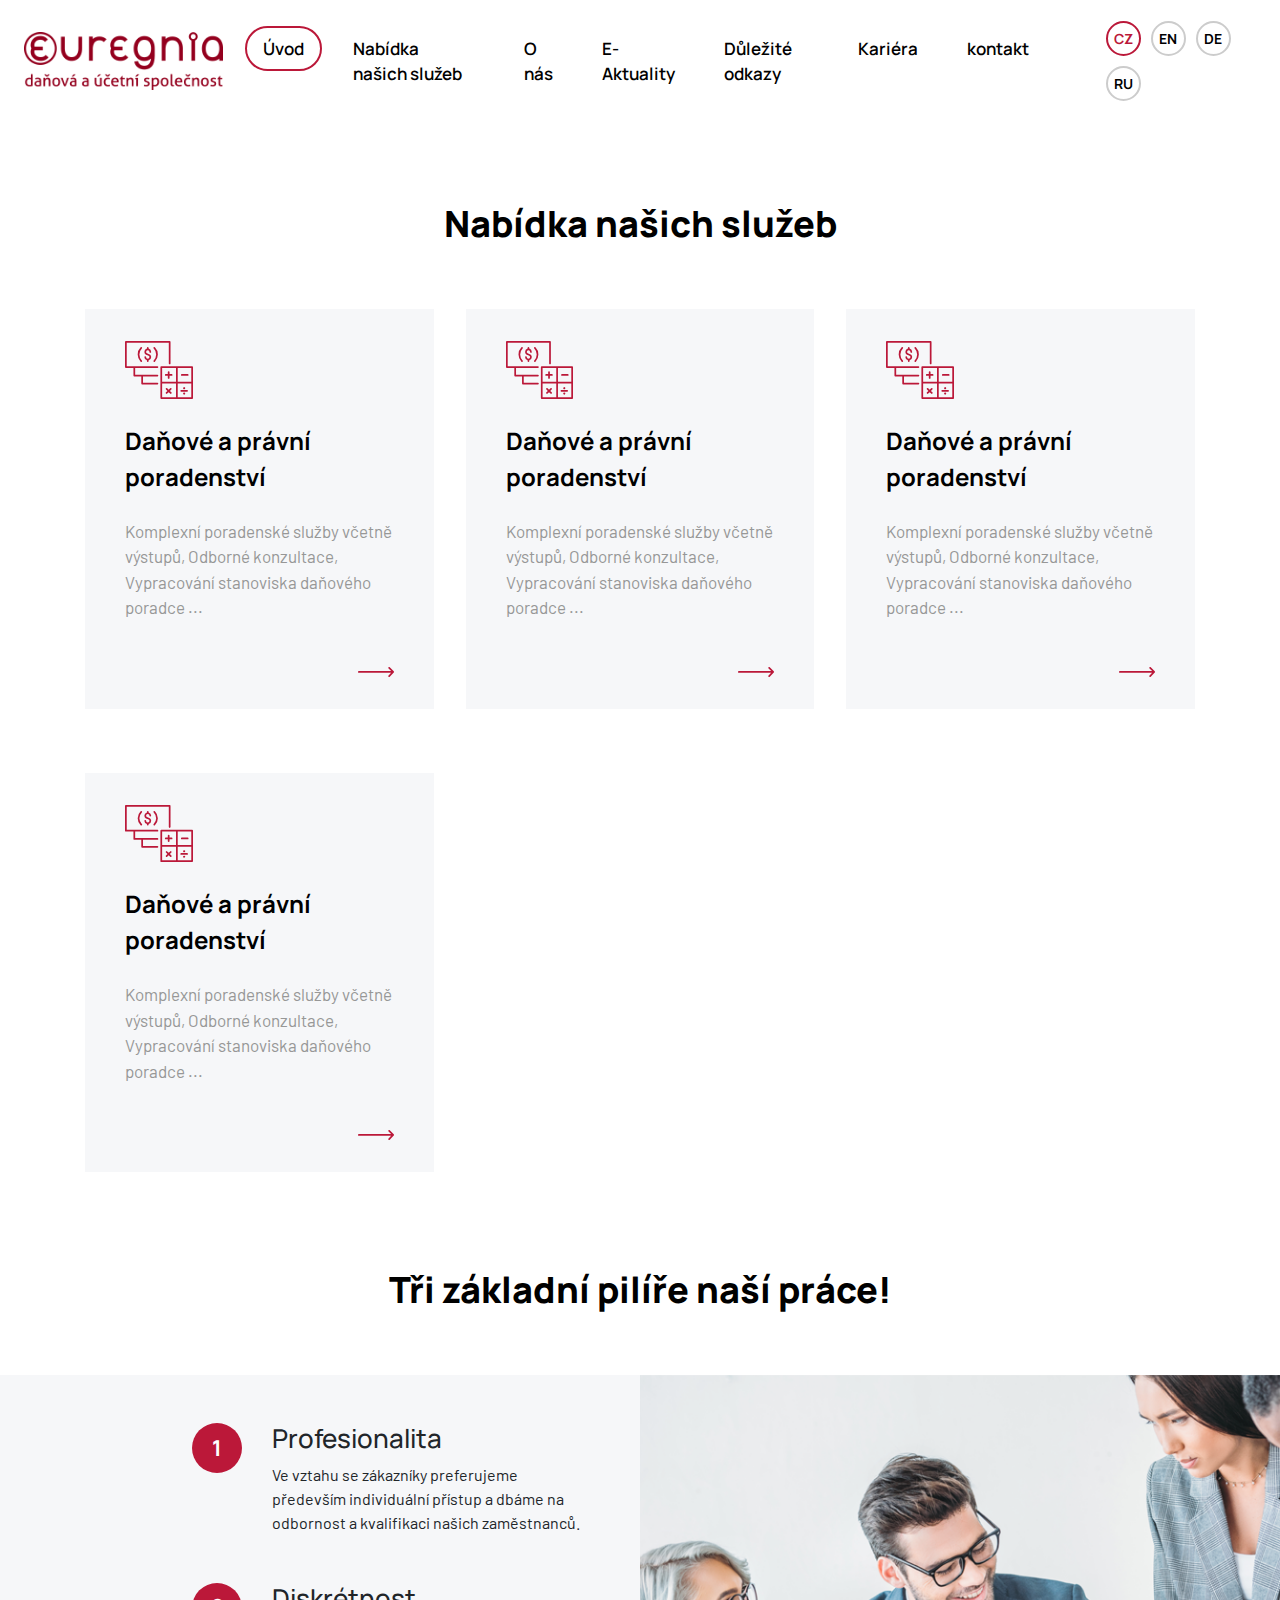
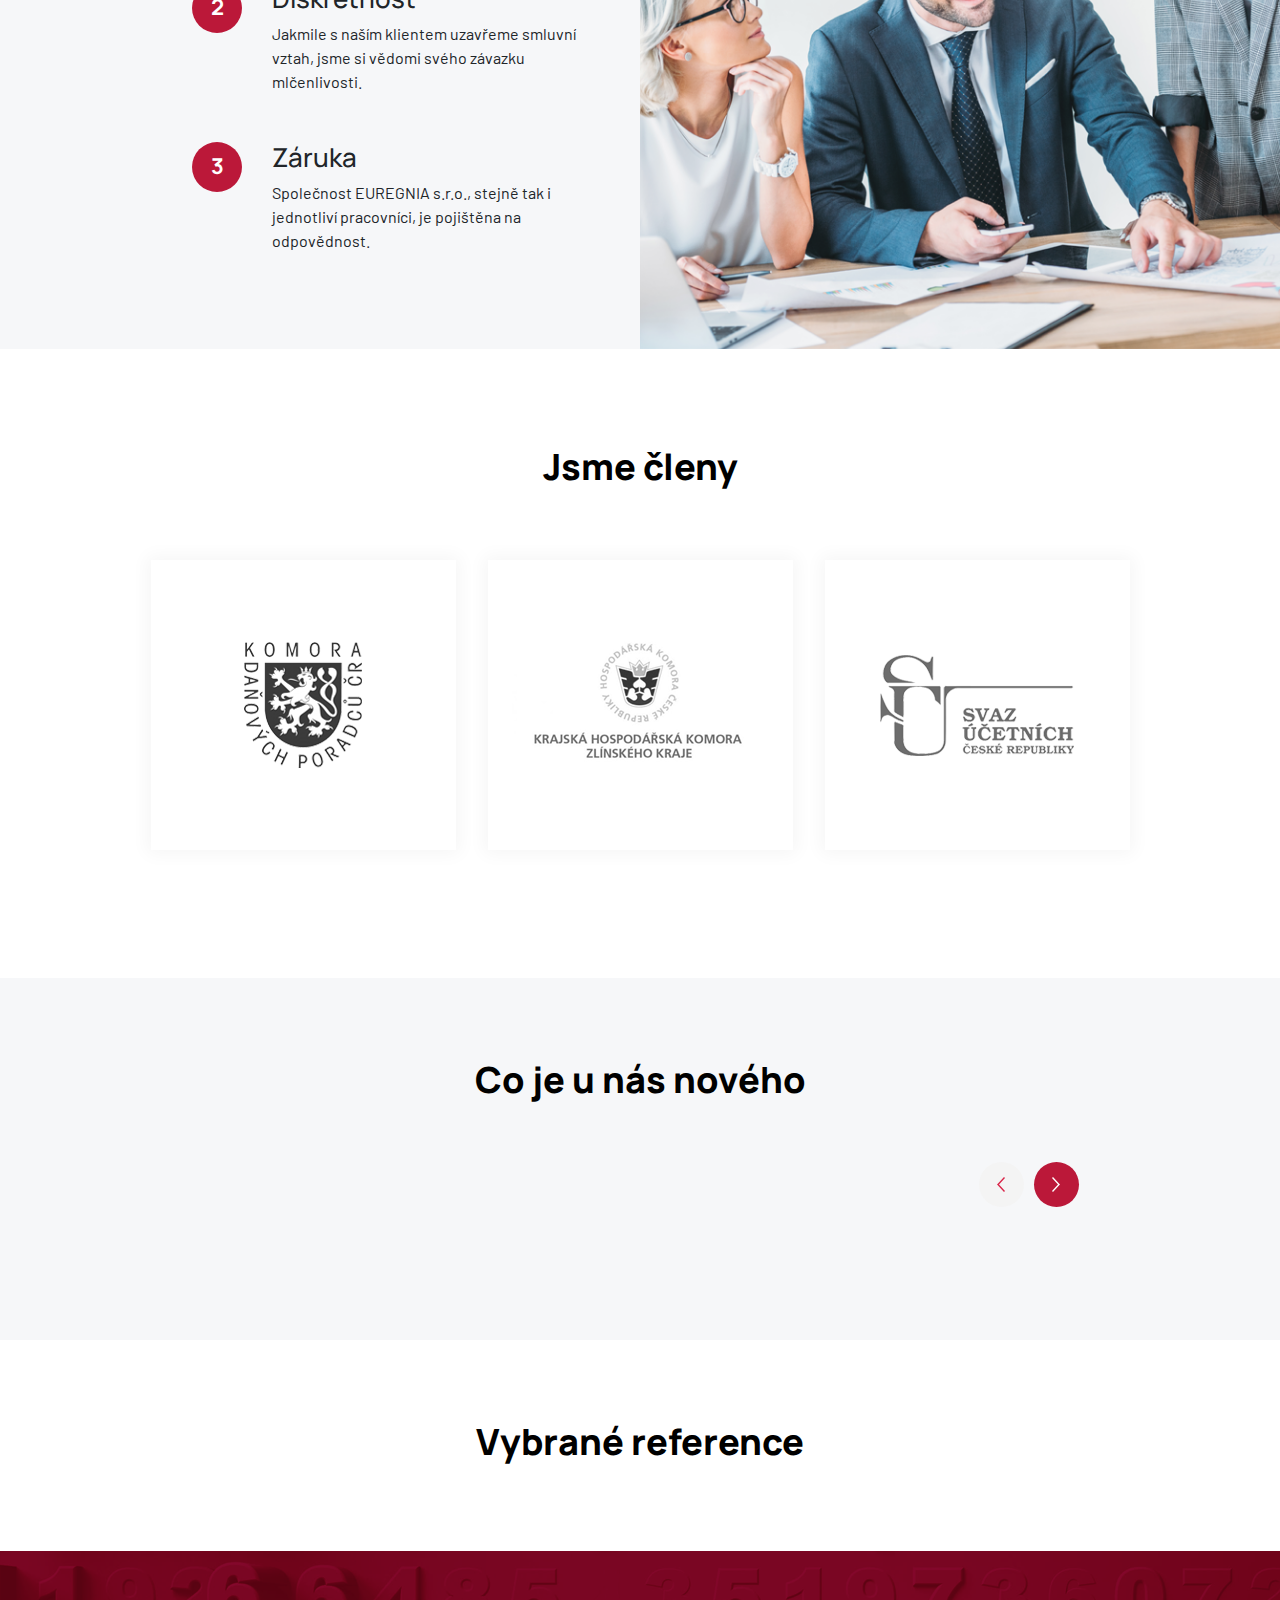
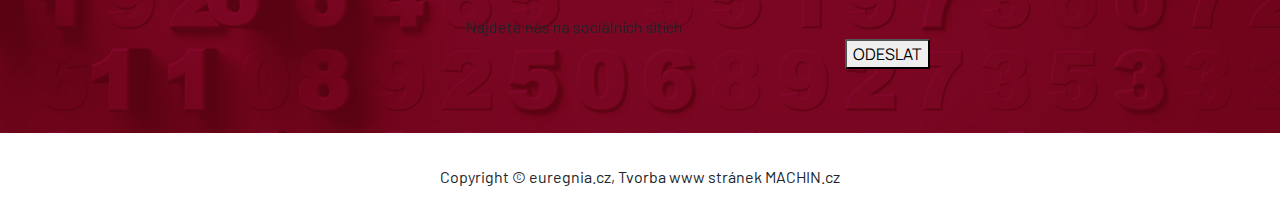
==== index.html @ 98da50e6 "first commit" ====
<!DOCTYPE html>
<html lang="cs">

<head>
	<title>HARSA</title>
	<!-- Meta -->
	<meta charset="utf-8">
	<meta name="viewport" content="width=device-width, initial-scale=1">
	<meta name="Keywords" content="Tvorba www stránek, machin">
	<meta name="Description" content="Společnost zabývající se tvorbou webových stránek a aplikací">
	<meta name="Author" content="Machin.cz">
	<meta name="copyright" content="Machin.cz">
	<meta name="robots" content="index,follow">
	<meta name="googlebot" content="index,follow,snippet,archive">
	<meta name="category" content="Softwarové služby">
	<meta name="webmaster" content="All: machin@machin.cz">
	<!-- Style -->
	<link rel="stylesheet" href="https://maxcdn.bootstrapcdn.com/bootstrap/4.0.0/css/bootstrap.min.css" integrity="sha384-Gn5384xqQ1aoWXA+058RXPxPg6fy4IWvTNh0E263XmFcJlSAwiGgFAW/dAiS6JXm" crossorigin="anonymous">
	<link rel="stylesheet" type="text/css" href="style/style.css">
	<!-- Owl Carousel -->
	<link rel="stylesheet" type="text/css" href="owlcarousel/dist/assets/owl.carousel.css">
	<link rel="stylesheet" type="text/css" href="owlcarousel/dist/assets/owl.theme.default.min.css"> </head>

<body>
	<header>
		<nav class="navbar navbar-expand-lg navbar-light bg-light">
		  	<a class="navbar-brand" href="#">
				<img src="icons/logo.svg" alt="logo">
			</a>
			<button class="navbar-toggler first-button" type="button" data-toggle="collapse" data-target="#navbarNav" aria-controls="navbarNav" aria-expanded="false" aria-label="Toggle navigation">
				<div class="animated-icon1"><span></span><span></span><span></span></div>
			</button>
			<div class="collapse navbar-collapse" id="navbarNav">
				<ul class="navbar-nav ml-auto">
					<li class="nav-item active">
						<a class="nav-link" href="#">Úvod</a>
					</li>
					<li class="nav-item">
						<a class="nav-link" href="#">Nabídka našich služeb</a>
					</li>
					<li class="nav-item">
						<a class="nav-link" href="#">O nás</a>
					</li>
					<li class="nav-item">
						<a class="nav-link" href="#">E-Aktuality</a>
					</li>
					<li class="nav-item">
						<a class="nav-link" href="#">Důležité odkazy</a>
					</li>
					<li class="nav-item">
						<a class="nav-link" href="#">Kariéra</a>
					</li>
					<li class="nav-item">
						<a class="nav-link" href="#">kontakt</a>
					</li>
				</ul>
				<div class="header__right">
					<ul class="language-picker">
						<li class="active">
							<a href="">
								CZ
							</a>
						</li>
						<li>
							<a href="">
								EN
							</a>
						</li>
						<li>
							<a href="">
								DE
							</a>
						</li>
						<li>
							<a href="">
								RU
							</a>
						</li>
					</ul>
				</div>
			</div>
		</nav>
	</header>
	<div class="hp-banner">
		<div class="owl-carousel owl-theme homepage__slider">
			<div class="homepage__item">
				<img src="images/banner.png" alt="banner"/>
			</div>
		</div>
	</div>
	<div class="services">
		<div class="container">
			<div class="services-content">
				<h2>Nabídka našich služeb</h2>
				<div class="services-grid">
					<a href="" class="services-item">
						<div class="services-item-content">
							<div class="services-item-icon">
								<img src="icons/money.svg" alt="money" />
							</div>
							<div class="services-item-heading">
								Daňové a právní poradenství
							</div>
							<div class="services-item-text">
								<p>
									Komplexní poradenské služby včetně výstupů, Odborné konzultace, Vypracování stanoviska daňového poradce ...
								</p>
							</div>
						</div>
					</a>
					<a href="" class="services-item">
						<div class="services-item-content">
							<div class="services-item-icon">
								<img src="icons/money.svg" alt="money" />
							</div>
							<div class="services-item-heading">
								Daňové a právní poradenství
							</div>
							<div class="services-item-text">
								<p>
									Komplexní poradenské služby včetně výstupů, Odborné konzultace, Vypracování stanoviska daňového poradce ...
								</p>
								
							</div>
						</div>
					</a>
					<a href="" class="services-item">
						<div class="services-item-content">
							<div class="services-item-icon">
								<img src="icons/money.svg" alt="money" />
							</div>
							<div class="services-item-heading">
								Daňové a právní poradenství
							</div>
							<div class="services-item-text">
								<p>
									Komplexní poradenské služby včetně výstupů, Odborné konzultace, Vypracování stanoviska daňového poradce ...
								</p>
							</div>
						</div>
					</a>
					<a href="" class="services-item">
						<div class="services-item-content">
							<div class="services-item-icon">
								<img src="icons/money.svg" alt="money" />
							</div>
							<div class="services-item-heading">
								Daňové a právní poradenství
							</div>
							<div class="services-item-text">
								<p>
									Komplexní poradenské služby včetně výstupů, Odborné konzultace, Vypracování stanoviska daňového poradce ...
								</p>
							</div>
						</div>
					</a>
				</div>
			</div>
		</div>
	</div>
	<div class="pilars">
		<h2>Tři základní pilíře naší práce!</h2>
		<div class="pilars-row">
			<div class="pilars-left">
				<ul>
					<li>
						<h3>Profesionalita</h3>
						<p>Ve vztahu se zákazníky preferujeme především individuální přístup a dbáme na odbornost a kvalifikaci našich zaměstnanců.</p>
					</li>
					<li>
						<h3>Diskrétnost</h3>
						<p>Jakmile s naším klientem uzavřeme smluvní vztah, jsme si vědomi svého závazku mlčenlivosti.</p>
					</li>
					<li>
						<h3>Záruka</h3>
						<p>Společnost EUREGNIA s.r.o., stejně tak i jednotliví pracovníci, je pojištěna na odpovědnost.</p>
					</li>
				</ul>
			</div>
			<div class="pilars-right"></div>
		</div>
	</div>
	<div class="clients">
		<div class="container">
			<h2>Jsme členy</h2>
			<div class="clients-row">
				<div class="clients-item">
					<img src="images/komora.png" alt="item"/>
				</div>
				<div class="clients-item">
					<img src="images/zlin.png" alt="item"/>
				</div>
				<div class="clients-item">
					<img src="images/ucetni.png" alt="item"/>
				</div>
			</div>
		</div>
	</div>
	<div class="news">
		<div class="container">
			<h2>Co je u nás nového</h2>
			<div class="news-content">
				<div class="news-content-left">
					<div class="owl-carousel owl-theme news-carousel">
						<div class="news-item">
							<a href="" class="news-item-image">
								<img src="images/n1.png" alt="n1" />
							</a>
							<a href="" class="news-item-heading">
								Lorem ipsum dolor si amet
							</a>
							<div class="news-item-text">
								<p>Lorem ipsum dolor sit amet, consectetur adipisicing elit, sed do eiusmod tempor incididunt ut labore et dolore magna ...
								</p>
							</div>
							<div class="news-item-date">
								14. dubna 2020
							</div>
						</div>
						<div class="news-item">
							<a href="" class="news-item-image">
								<img src="images/n2.png" alt="n1" />
							</a>
							<a href="" class="news-item-heading">
								Lorem ipsum dolor si amet
							</a>
							<div class="news-item-text">
								<p>Lorem ipsum dolor sit amet, consectetur adipisicing elit, sed do eiusmod tempor incididunt ut labore et dolore magna ...
								</p>
							</div>
							<div class="news-item-date">
								14. dubna 2020
							</div>
						</div>
					</div>
				</div>
				<div class="news-content-right">
					<div class="d-flex">
						<a href="" class="news-ar left">
							<img src="icons/ar-red.svg" alt="left-arrow"/>
						</a>
						<a href="" class="news-ar right">
							<img src="icons/ar-white.svg" alt="left-arrow"/>
						</a>
					</div>
				</div>
				
			</div>
		</div>
	</div>
	<div class="reference">
		<div class="container">
			<h2>Vybrané reference</h2>
			<div class="reference-content">
				<div class="owl-carousel owl-theme reference-carousel">
					<a href="" class="reference-card">
						<img src="images/r-1.png" alt="card"/>
					</a>
					<a href="" class="reference-card">
						<img src="images/r-2.png" alt="card"/>
					</a>
					<a href="" class="reference-card">
						<img src="images/r-3.png" alt="card"/>
					</a>
					<a href="" class="reference-card">
						<img src="images/r-4.png" alt="card"/>
					</a>
				</div>
			</div>
		</div>
	</div>
	<footer>
		<div class="footer-content">
			<div class="container">
				<div class="row">
					<div class="col-lg-4">
						<div class="footer-text-section">

						</div>
					</div>
					<div class="col-lg-4">
						<p>Najdete nás na sociálních sítích</p>
						<div class="social-wrap">
							 
						</div>
					</div>
					<div class="col-lg-4">
						<div class="footer-form">
							<div class="footer-form-heading">

							</div>
							<form>
								<div class="footer-form-input">

								</div>
								<div class="footer-form-input">

								</div>
								<div class="footer-form-input">

								</div>
								<div class="mt-4">
									<button>ODESLAT</button>
								</div>
							</form>
						</div>
					</div>
				</div>
			</div>
		</div>
		<div class="footer-copyright">
			<p>Copyright © euregnia.cz, Tvorba www stránek MACHIN.cz</p>
		</div>
	</footer>

</body>
<script src="https://code.jquery.com/jquery-3.2.1.slim.min.js" integrity="sha384-KJ3o2DKtIkvYIK3UENzmM7KCkRr/rE9/Qpg6aAZGJwFDMVNA/GpGFF93hXpG5KkN" crossorigin="anonymous"></script>
<script src="https://cdnjs.cloudflare.com/ajax/libs/popper.js/1.12.9/umd/popper.min.js" integrity="sha384-ApNbgh9B+Y1QKtv3Rn7W3mgPxhU9K/ScQsAP7hUibX39j7fakFPskvXusvfa0b4Q" crossorigin="anonymous"></script>
<script src="https://maxcdn.bootstrapcdn.com/bootstrap/4.0.0/js/bootstrap.min.js" integrity="sha384-JZR6Spejh4U02d8jOt6vLEHfe/JQGiRRSQQxSfFWpi1MquVdAyjUar5+76PVCmYl" crossorigin="anonymous"></script>
<script type="text/javascript" src="owlcarousel/dist/owl.carousel.js"></script>
<script src="js/script.js" type="text/javascript">

</script>
</html>
---- style/style.css ----
/*

	Date: 25.12.2020
	Author: Jakub Štellner

*/

/* Import */
@import url('https://fonts.googleapis.com/css2?family=Manrope:wght@200;300;400;500;600;700;800&display=swap');
@import url('https://fonts.googleapis.com/css2?family=Barlow:ital,wght@0,100;0,200;0,300;0,400;0,500;0,600;0,700;0,800;0,900;1,100;1,200;1,300;1,400;1,500;1,600;1,700;1,800;1,900&display=swap');
:root {
	--defaultColor: #bb1839;
}

/* GLOBAL */
body {
	font-family: 'Manrope', sans-serif;
	counter-reset: section;
}
p {
	font-family: 'Barlow', sans-serif;
}
/* HEADER */
@media (min-width: 1300px) {
	.container {
	    max-width: 1200px;
	}
}
@media (min-width: 1400px) {
	.container {
	    max-width: 1300px;
	}
}
@media (min-width: 1700px) {
	.container {
	    max-width: 1400px;
	}
}
img {
	max-width: 100%;
}
a, a:hover {
	color: var(--defaultColor);
}
.animated-icon1 {
	width: 30px;
	height: 20px;
	position: relative;
	margin: 0px;
	-webkit-transform: rotate(0deg);
	-moz-transform: rotate(0deg);
	-o-transform: rotate(0deg);
	transform: rotate(0deg);
	-webkit-transition: .5s ease-in-out;
	-moz-transition: .5s ease-in-out;
	-o-transition: .5s ease-in-out;
	transition: .5s ease-in-out;
	cursor: pointer;
}

.animated-icon1 span {
	display: block;
	position: absolute;
	height: 3px;
	width: 100%;
	border-radius: 9px;
	opacity: 1;
	left: 0;
	-webkit-transform: rotate(0deg);
	-moz-transform: rotate(0deg);
	-o-transform: rotate(0deg);
	transform: rotate(0deg);
	-webkit-transition: .25s ease-in-out;
	-moz-transition: .25s ease-in-out;
	-o-transition: .25s ease-in-out;
	transition: .25s ease-in-out;
}

.animated-icon1 span {
	background: #232323;
}
.navbar-toggler {
	border: none;
	outline: none!important;
}


.animated-icon1 span:nth-child(1) {
	top: 0px;
}

.animated-icon1 span:nth-child(2) {
	top: 10px;
}

.animated-icon1 span:nth-child(3) {
	top: 20px;
}

.animated-icon1.open span:nth-child(1) {
	top: 11px;
	-webkit-transform: rotate(135deg);
	-moz-transform: rotate(135deg);
	-o-transform: rotate(135deg);
	transform: rotate(135deg);
}

.animated-icon1.open span:nth-child(2) {
	opacity: 0;
	left: -60px;
}

.animated-icon1.open span:nth-child(3) {
	top: 11px;
	-webkit-transform: rotate(-135deg);
	-moz-transform: rotate(-135deg);
	-o-transform: rotate(-135deg);
	transform: rotate(-135deg);
}


header {
	padding: 1rem 1.5rem;
}
.bg-light {
	background: white!important;
	padding: 0;
}
header .nav-link {
	font-size: 17px;
	font-weight: 600;
	color: black!important;
	border: 2px solid white;
	border-radius: 50px;
	padding: 0.5rem 1rem!important;
}
header .nav-item.active .nav-link, header .nav-link:hover  {
	border-color: var(--defaultColor);
}
header .nav-item {
	padding: 0.4rem;
}
.header__right {
	margin-left: 3rem;
}
.language-picker {
	display: flex;
	flex-wrap: wrap;
	list-style: none;
	padding: 0;
	margin: 0;
}
.language-picker li a {
	color: black;
	font-size: 14px;
	width: 35px;
	height: 35px;
	display: flex;
	justify-content: center;
	align-items: center;
	border-radius: 50px;
	font-weight: bold;
	border: 2px solid #cccccc;
	margin: 5px;
}

.language-picker li.active a {
	color: var(--defaultColor);
	border-color: var(--defaultColor);
}
.language-picker li a:hover {
	color: var(--defaultColor);
	border-color: var(--defaultColor);
	text-decoration: none;
}

/* SERVICES */

.hp-banner {
	padding-bottom: 1rem;
}
.services {
	padding: 4rem 0;
}
h2 {
	text-align: center;
	color: black;
	font-weight: 900;
	font-size: 36px;
}
.services-grid {
	padding-top: 3.5rem;
	margin: 0 auto;
    display: grid;
    grid-template-columns: repeat(auto-fill, minmax(275px, 2fr));
    grid-auto-rows: auto;
    column-gap: 2rem;
    row-gap: 4rem;
}

.services-item {
	background: #f6f7f9;
	display: block;
	padding: 2rem 2.5rem;

}
.services-item-heading {
	padding: 1.5rem 0;
	color: black;
	font-weight: bold;
	font-size: 24px;
}
.services-item-content {
	background-image: url(../icons/long-arrow.svg);
	background-repeat: no-repeat;
	background-position: bottom right;
	padding-bottom: 2.5rem;
}
.services-item-text p {
	color: #979797;
	font-size: 17px;
}
.services-item:hover {
	text-decoration: none;
}

/* Pilars */

.pilars {
	padding: 2rem 0;
}
.pilars-row {
	display: flex;
	padding-top: 3.5rem;
}
.pilars-left {
	padding: 3rem 3rem;
	background: #f6f7f9;
	width: 100%;

}
.pilars-right {
	display: flex;
	background: url(../images/pilars.png) center;
	background-repeat: no-repeat;
	background-size: cover;
	width: 100%;
	min-height: 300px;
	
}

.pilars-left ul {
	max-width: 400px;
	padding: 0;
	margin: 0;
	list-style: none;
	
}

.pilars-left ul li {
	padding-left: 80px;
	position: relative;
	padding-bottom: 2rem;
}


.pilars-left ul li::after {
	counter-increment: section;
	content: counter(section);
	width: 50px;
	height: 50px;
	background: var(--defaultColor);
	color: white;
	font-weight: bold;
	font-size: 22px;
	display: flex;
	justify-content: center;
	align-items: center;
	border-radius: 50px;
	position: absolute;
	left: 0;
	top: 0;
}
.pilars-left ul li::before {
	content: "";

}
.pilars h3 {
	font-size: 26px;
}

@media (min-width: 991px) { 
	.pilars-left, .pilars-right {
		width: 50%;
	}
	.pilars ul {
		margin-left: auto;
	}
}

@media (max-width: 991px) { 
	.pilars-row {
		flex-direction: column;
	}
}
.clients {
	padding: 4rem 0;
}
.clients-item {
	max-width: 305px;
	width: 100%;
	min-height: 290px;
	background: white;
	display: flex;
	justify-content: center;
	align-items: center;
	-webkit-box-shadow: 0px 0px 17px 4px rgba(0,0,0,0.04);
	-moz-box-shadow: 0px 0px 17px 4px rgba(0,0,0,0.04);
	box-shadow: 0px 0px 17px 4px rgba(0,0,0,0.04);
	margin: 1rem;
}
.clients-row {
	padding: 3rem 0;
	display: flex;
	justify-content: center;
	align-items: center;
	flex-wrap: wrap;
}
.clients-item img {
	filter: grayscale(1);
}
.news {
	padding: 5rem 0;
	background: #f6f7f9;
}
.news-content {
	padding: 3rem 0;
	display: flex;
}
.news-item-heading {
	font-size: 22px;
	padding-top: 1.5rem;
	padding-bottom: 1rem;
	font-weight: bold;
	color: black;
	display: block;
}
.news-item-text p {
	color: #979797;
	font-size: 16px;
}
.news-item-text p::after {
	content: url(../icons/small-arrow.svg);
	margin-left: 3px;
}
.news-item-date {
	font-size: 12px;
	color: black;
	font-weight: bold;
	padding-left: 25px;
	background: url(../icons/date.svg);
	background-repeat: no-repeat;

}
.news-ar {
	width: 45px;
	height: 45px;
	border-radius: 50px;
}
.news-content-left {
	width: 70%;
}
.news-content-right {
	width: 30%;
	display: flex;
	align-items: center;
	justify-content: center;
}
.news-ar {
	width: 45px;
	height: 45px;
	background: var(--defaultColor);
	display: flex;
	justify-content: center;
	align-items: center;
	margin: 5px;
}
.news-ar.left {
	background: #f4f4f4;
}
.reference {
	padding: 5rem 0;
}
.reference-card {
	display: flex;
	align-items: center;
	justify-content: center;
	-webkit-box-shadow: 0px 0px 30px 1px rgba(0,0,0,0.05);
	-moz-box-shadow: 0px 0px 30px 1px rgba(0,0,0,0.05);
	box-shadow: 0px 0px 30px 1px rgba(0,0,0,0.05);
	max-width: 142px;
	height: 142px;
	margin: 50px 0px;
	background: white;
	padding: 2rem;
}
.reference-card img {
	filter: grayscale(1)
}
.reference-card:hover img {
	filter: grayscale(0);
}
@media (max-width: 768px) { 
	.news-content {
		flex-direction: column;
	}
	.news-content-right {
		order: 1;
		padding-bottom: 2rem;
	}
	.news-content-left {
		order: 2;
	}
	.news-content-left,.news-content-right {
		width: 100%;
	}
	.news {
		padding: 2rem 0;
	}
	.news-content {
		padding: 1.5rem 0;
	}
} 

/* Footer */
.footer-content {
	background: url(../images/footer.png) #70041a;
	padding: 4rem 0;
}
.footer-copyright {
	background: white;
	padding: 2rem 0;
	text-align: center;
}
.footer-copyright p {
	margin: 0;
}
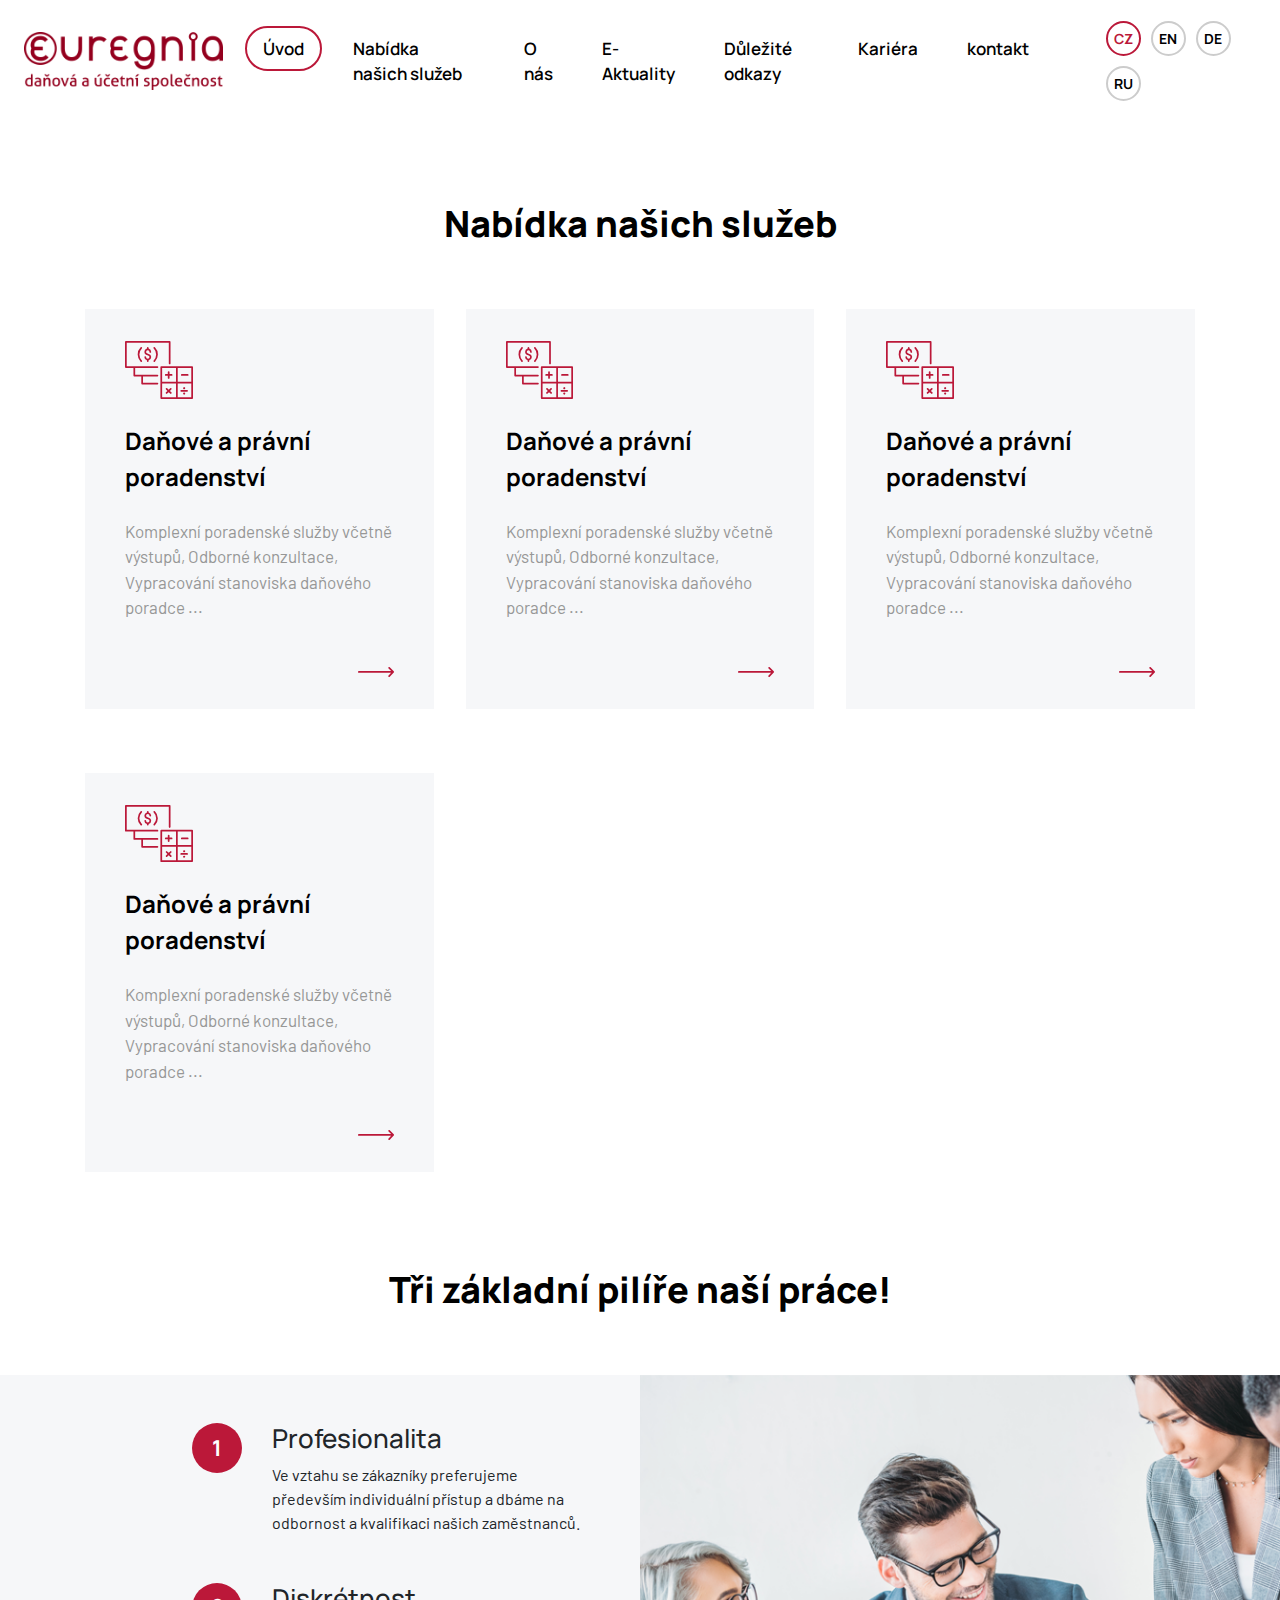
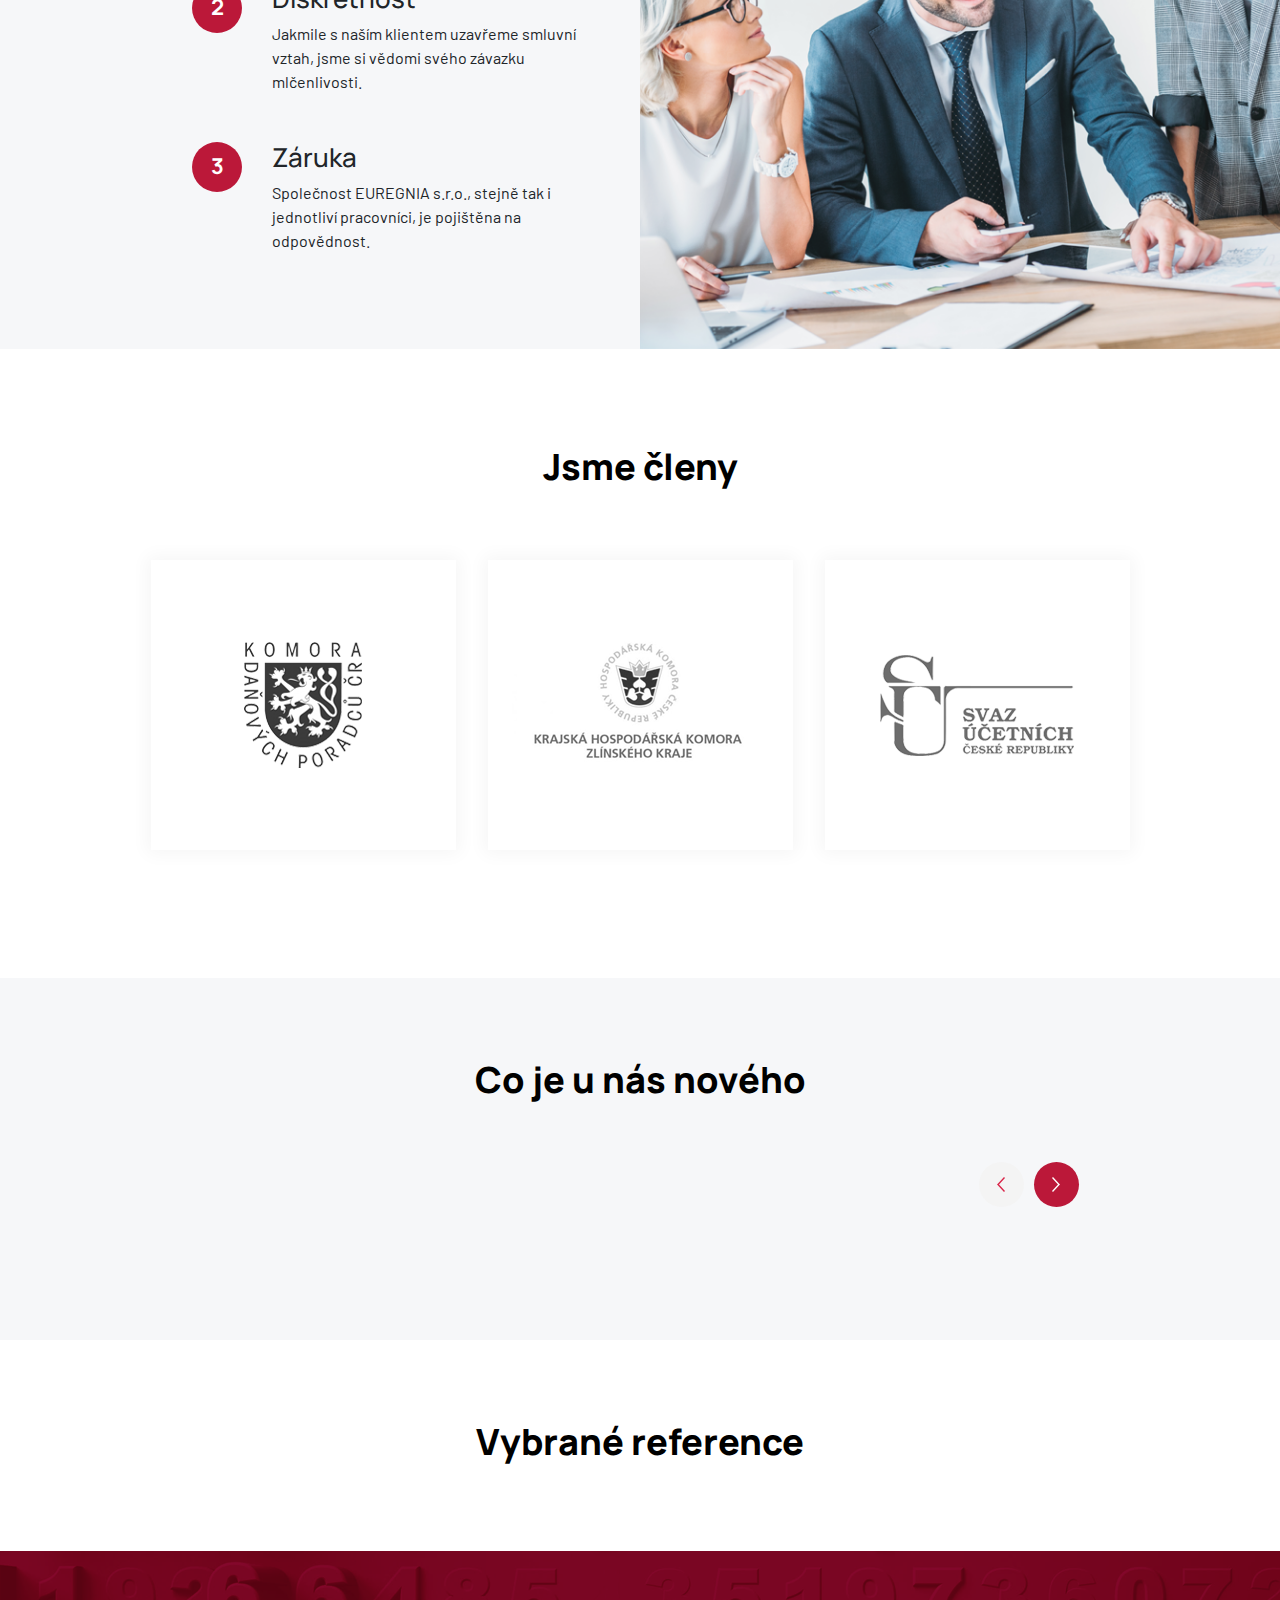
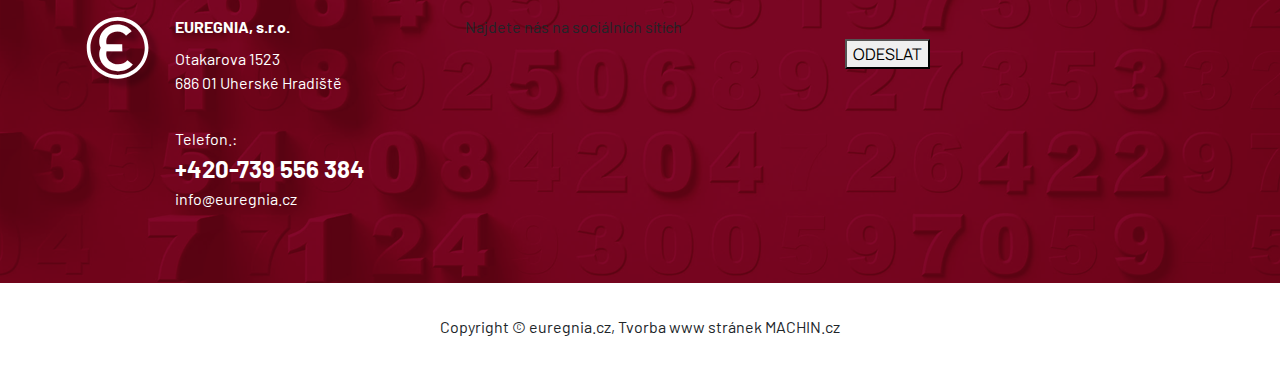
==== commit 60dbefcd: "Update/footer" ====
--- a/index.html
+++ b/index.html
@@ -275,7 +275,15 @@
 				<div class="row">
 					<div class="col-lg-4">
 						<div class="footer-text-section">
-
+							<p><b>EUREGNIA, s.r.o.</b></p>
+							<p>Otakarova 1523<br>
+								686 01 Uherské Hradiště</p>
+							<br>
+							<p>Telefon.:
+							<br>
+							<span class="phone">+420-739 556 384</span>
+							<br>
+							info@euregnia.cz</p>
 						</div>
 					</div>
 					<div class="col-lg-4">
--- a/style/style.css
+++ b/style/style.css
@@ -444,4 +444,19 @@
 }
 .footer-copyright p {
 	margin: 0;
+}
+.footer-text-section {
+	padding-left: 90px;
+	background: url(../icons/euro.svg);
+	background-repeat: no-repeat;
+}
+.footer-text-section p {
+	color: white;
+}
+footer p {
+	margin-bottom: 0.5rem;
+}
+footer .phone {
+	font-size: 24px;
+	font-weight: bold;
 }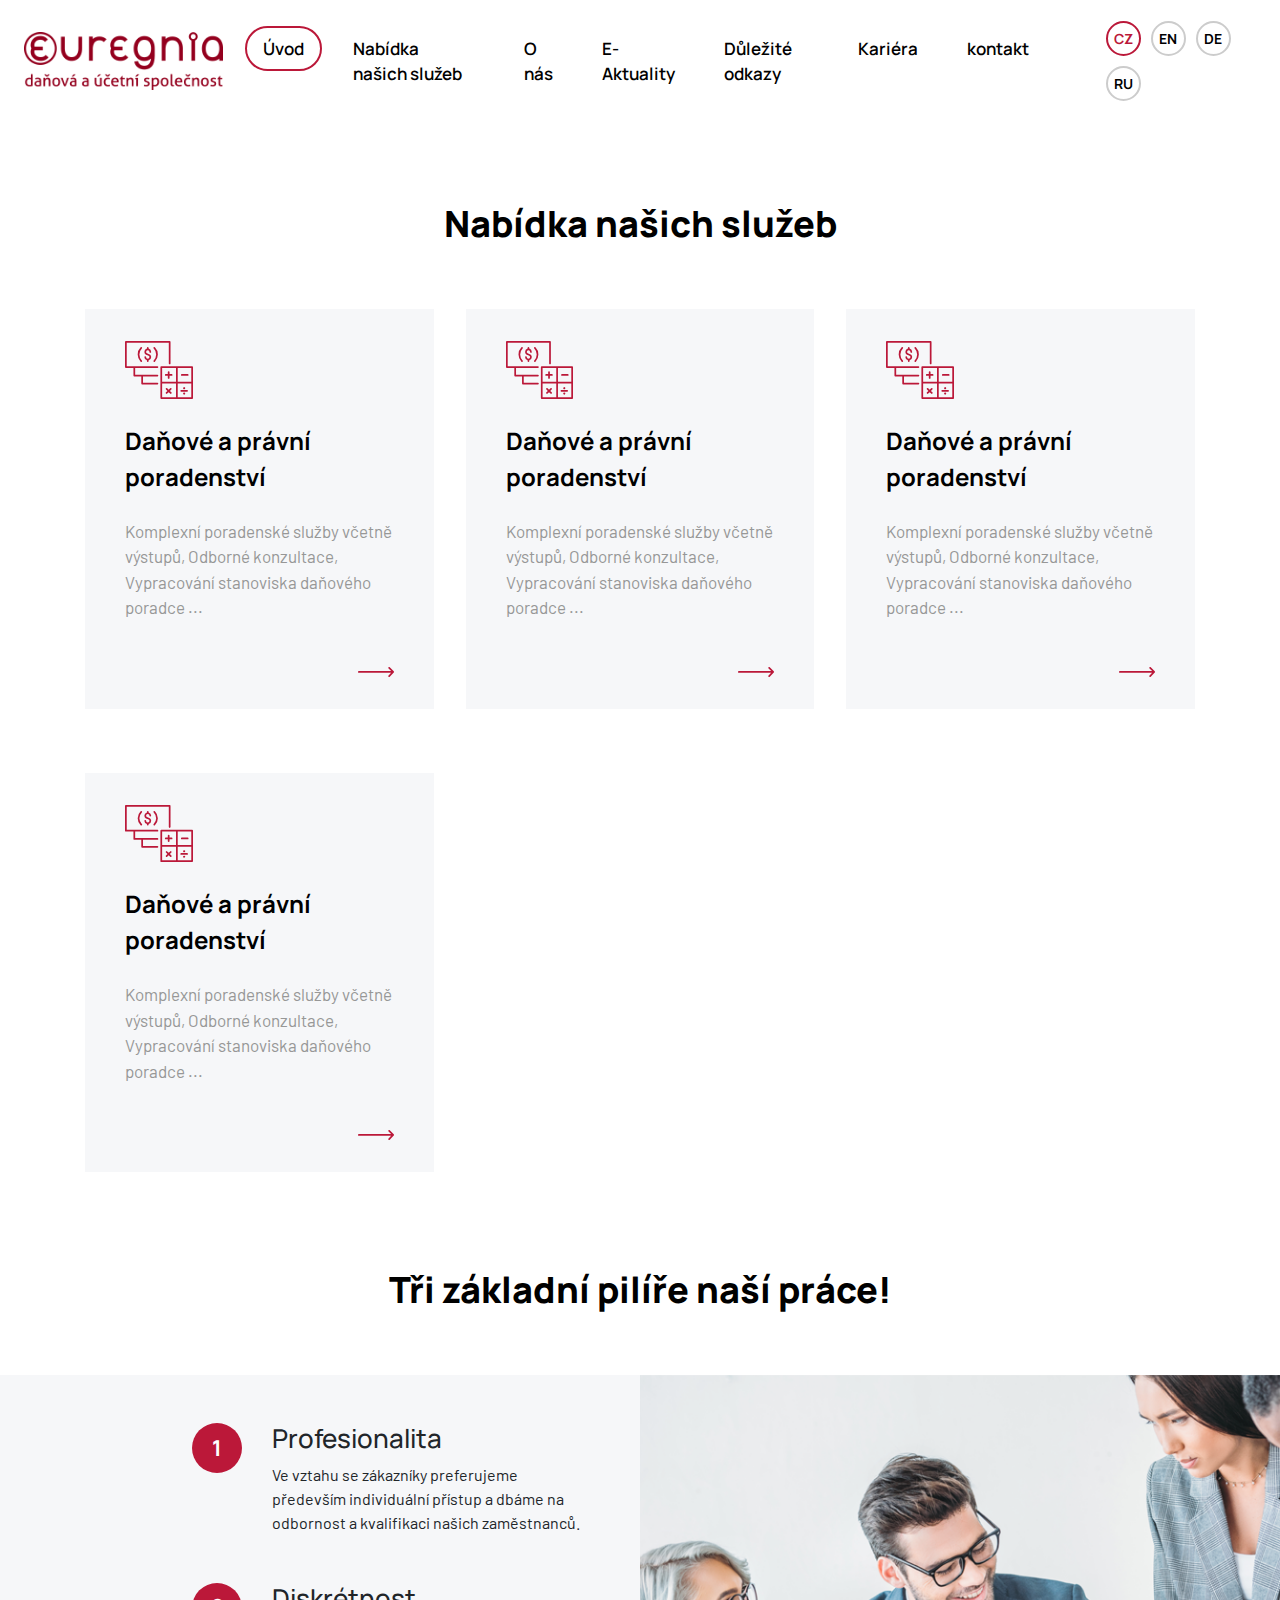
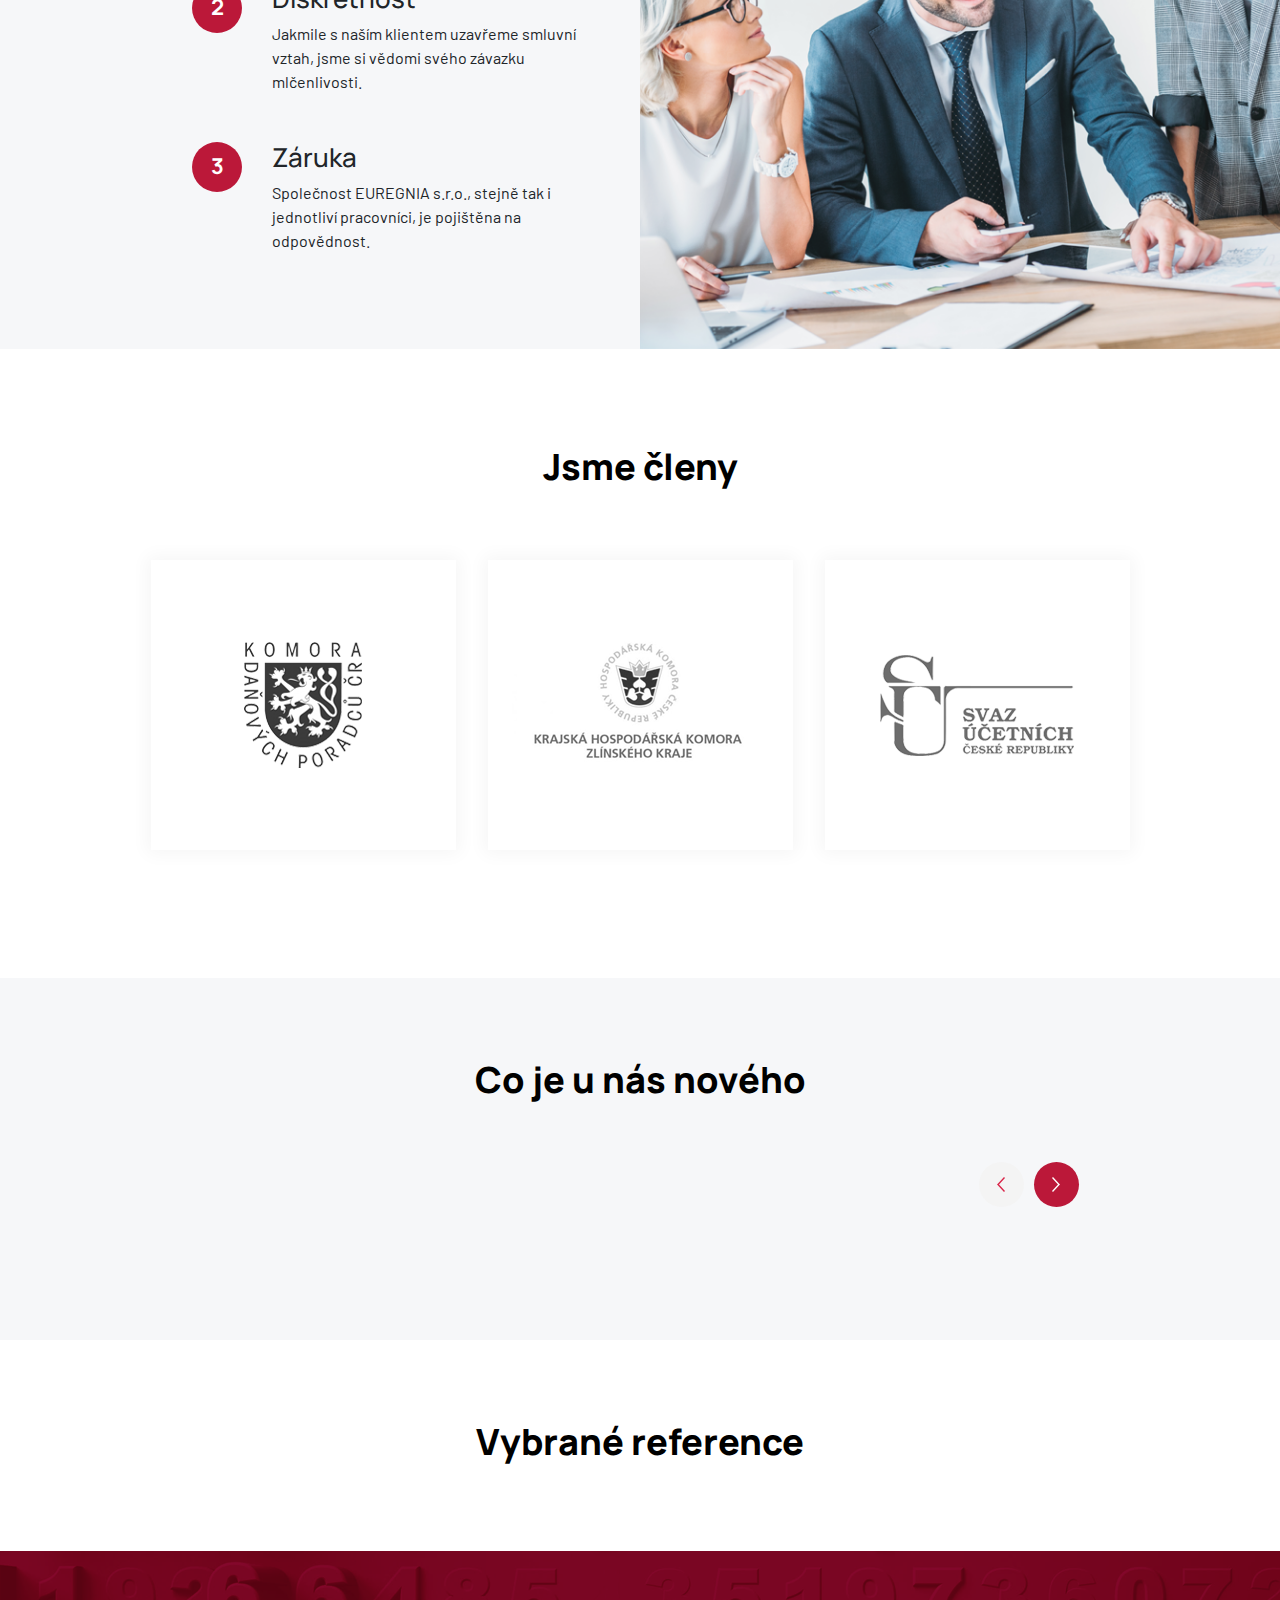
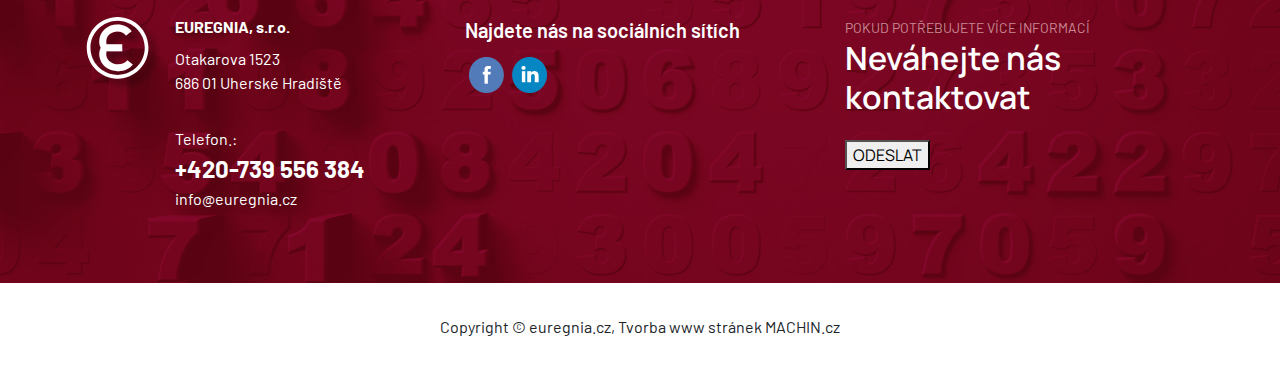
==== commit 7f0e4fec: "Update/Footer" ====
--- a/index.html
+++ b/index.html
@@ -286,16 +286,22 @@
 							info@euregnia.cz</p>
 						</div>
 					</div>
-					<div class="col-lg-4">
-						<p>Najdete nás na sociálních sítích</p>
+					<div class="col-lg-4 py-4 py-lg-0">
+						<p class="social-text">Najdete nás na sociálních sítích</p>
 						<div class="social-wrap">
-							 
-						</div>
+							<a href="" title="Facebook">
+								<img src="icons/fb.svg" alt="fb"/>
+							</a>
+							<a href="" title="Linked In">
+								<img src="icons/linked.svg" alt="Linked In"/>
+							</a>
+						</div>	
 					</div>
 					<div class="col-lg-4">
 						<div class="footer-form">
 							<div class="footer-form-heading">
-
+								<span>pokud potřebujete více informací</span>
+								<h3>Neváhejte nás kontaktovat</h3>
 							</div>
 							<form>
 								<div class="footer-form-input">
--- a/style/style.css
+++ b/style/style.css
@@ -459,4 +459,32 @@
 footer .phone {
 	font-size: 24px;
 	font-weight: bold;
+}
+.social-wrap {
+	display: flex;
+	flex-wrap: wrap;
+}
+.social-wrap a {
+	display: block;
+	margin: 4px;
+}
+.social-wrap a:hover {
+	text-decoration: none;
+	display: block;
+}
+.social-text {
+	color: white;
+	font-weight: 600;
+	font-size: 20px;
+}
+.footer-form-heading span {
+	color: #c98793;
+	text-transform: uppercase;
+	font-size: 14px;
+	font-family: 'Barlow', sans-serif;
+}
+.footer-form-heading h3 {
+	color: white;
+	font-size: 32px;
+	font-weight: 600;
 }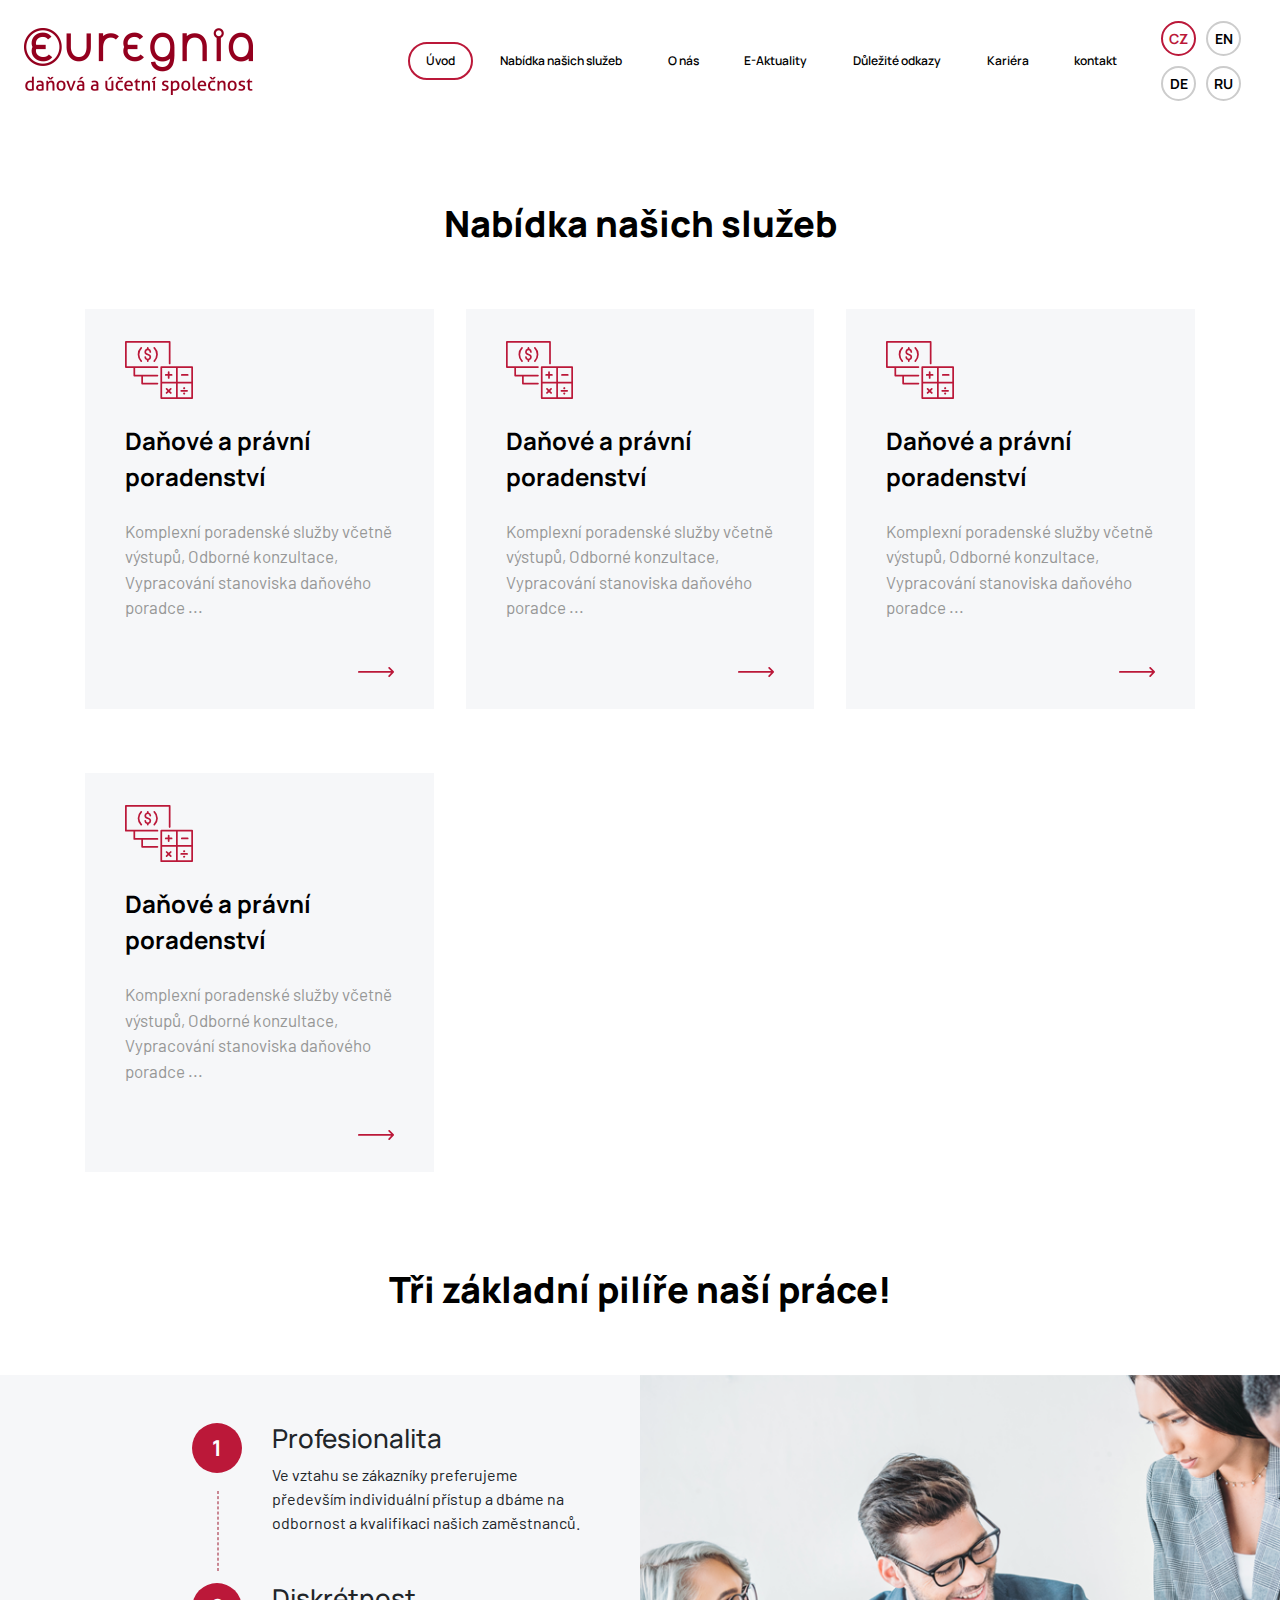
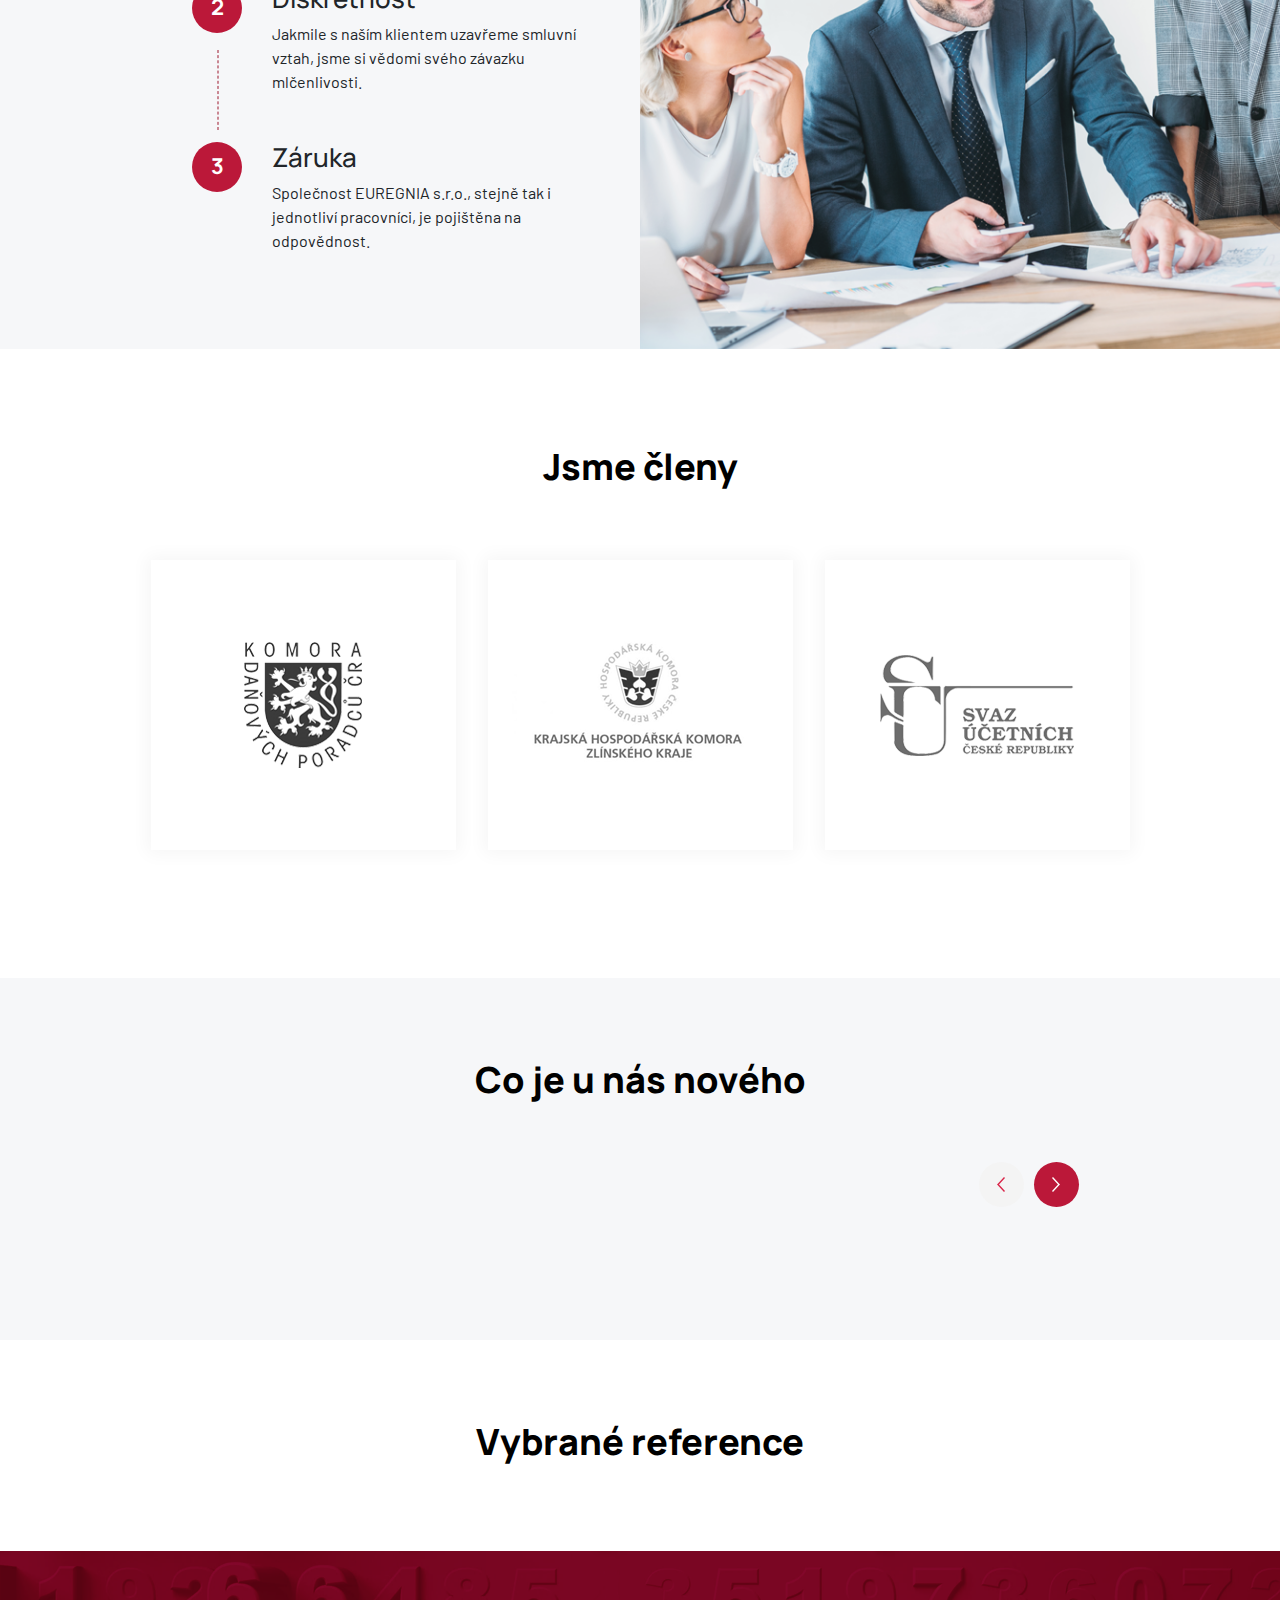
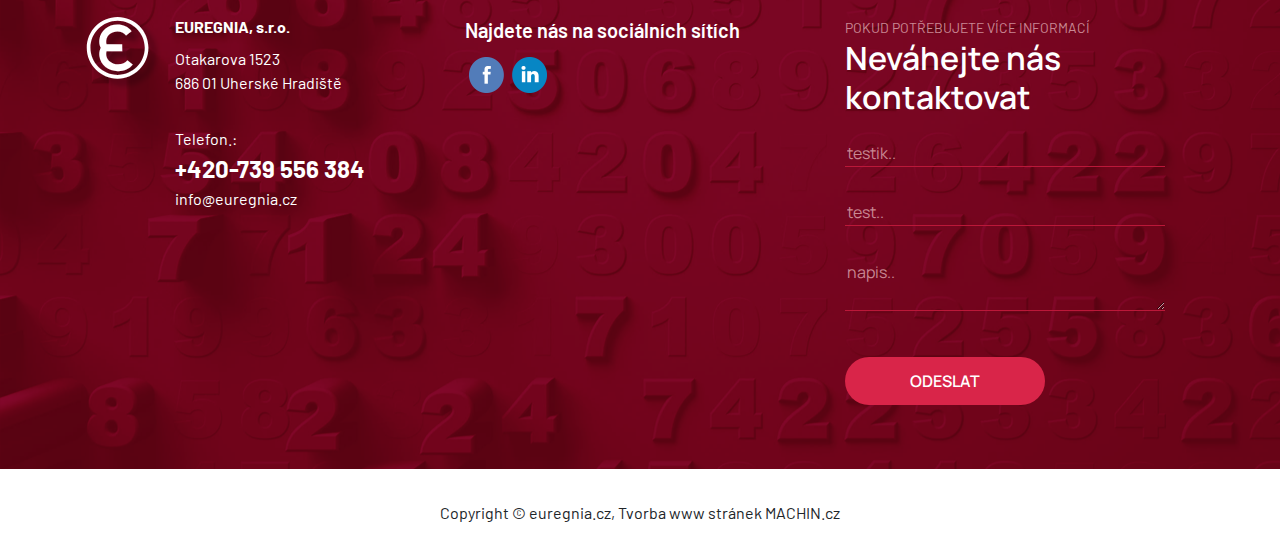
==== commit e9ce90a8: "Feat/About, News, Footer" ====
--- a/index.html
+++ b/index.html
@@ -23,7 +23,7 @@
 
 <body>
 	<header>
-		<nav class="navbar navbar-expand-lg navbar-light bg-light">
+		<nav class="navbar navbar-expand-xl navbar-light bg-light">
 		  	<a class="navbar-brand" href="#">
 				<img src="icons/logo.svg" alt="logo">
 			</a>
@@ -305,16 +305,16 @@
 							</div>
 							<form>
 								<div class="footer-form-input">
-
+									<input type="text" placeholder="testik.."/>
 								</div>
 								<div class="footer-form-input">
-
+									<input type="text" placeholder="test.."/>
 								</div>
 								<div class="footer-form-input">
-
+									<textarea placeholder="napis.."></textarea>
 								</div>
 								<div class="mt-4">
-									<button>ODESLAT</button>
+									<button class="red-btn">ODESLAT</button>
 								</div>
 							</form>
 						</div>
--- a/style/style.css
+++ b/style/style.css
@@ -10,6 +10,7 @@
 @import url('https://fonts.googleapis.com/css2?family=Barlow:ital,wght@0,100;0,200;0,300;0,400;0,500;0,600;0,700;0,800;0,900;1,100;1,200;1,300;1,400;1,500;1,600;1,700;1,800;1,900&display=swap');
 :root {
 	--defaultColor: #bb1839;
+	--lightRed: #c98793;
 }
 
 /* GLOBAL */
@@ -130,7 +131,7 @@
 	font-size: 17px;
 	font-weight: 600;
 	color: black!important;
-	border: 2px solid white;
+	border: 2px solid rgba(0,0,0,0);
 	border-radius: 50px;
 	padding: 0.5rem 1rem!important;
 }
@@ -283,7 +284,16 @@
 }
 .pilars-left ul li::before {
 	content: "";
-
+	height: 80px;
+	width: 2px;
+	border: 1px dashed var(--lightRed);;
+	position: absolute;
+	left: 25px;
+	bottom: 12px;
+
+}
+.pilars-left ul li:last-child:before {
+	display: none;
 }
 .pilars h3 {
 	font-size: 26px;
@@ -410,6 +420,47 @@
 .reference-card:hover img {
 	filter: grayscale(0);
 }
+
+@media (max-width: 1500px) { 
+	.language-picker {
+		max-width: 100px;
+		width: 100%;
+	}
+	.header__right {
+		margin-left: 1rem;
+	}
+}
+
+@media (max-width: 1400px) { 
+
+	header .nav-link {
+		font-size: 14px;
+	}
+
+} 
+@media (max-width: 1300px) { 
+
+	header .nav-link {
+		font-size: 12px;
+	}
+	header .nav-item {
+		padding: 0.3rem;
+	}
+
+} 
+@media (max-width: 1200px) { 
+	.language-picker {
+		max-width: inherit;
+	}
+	.navbar-nav {
+		padding: 2rem 0;
+	}
+	.header .nav-link {
+		max-width: -moz-fit-content;
+		max-width: fit-content;
+	}
+}
+
 @media (max-width: 768px) { 
 	.news-content {
 		flex-direction: column;
@@ -431,6 +482,45 @@
 		padding: 1.5rem 0;
 	}
 } 
+
+@media (max-width: 400px) { 
+	.navbar-brand {
+		max-width: 150px;
+	}
+}
+
+.red-btn {
+	border-radius: 50px;
+	color: white;
+	font-size: 16px;
+	font-weight: 600;
+	background: #d92549;
+	display: block;
+	width: 100%;
+	max-width: 200px;
+	border: none;
+	padding:  0.75rem 2rem;
+	cursor: pointer;
+}
+.footer-form-input {
+	padding: 1rem 0;
+}
+.footer-form-input input, .footer-form-input textarea {
+	border: none;
+	background: none;
+	border-bottom: 1px solid var(--defaultColor);
+	outline: none;
+	color: white;
+	width: 100%;
+	max-width: 320px;
+}
+.footer-form-input input:focus, .footer-form-input textarea:focus {
+	border-color: white;
+}
+
+.footer-form-input input::placeholder, .footer-form-input textarea::placeholder {
+	color: var(--lightRed);
+}
 
 /* Footer */
 .footer-content {
@@ -478,7 +568,7 @@
 	font-size: 20px;
 }
 .footer-form-heading span {
-	color: #c98793;
+	color: var(--lightRed);
 	text-transform: uppercase;
 	font-size: 14px;
 	font-family: 'Barlow', sans-serif;
@@ -487,4 +577,192 @@
 	color: white;
 	font-size: 32px;
 	font-weight: 600;
+}
+
+/* SUBPAGE */
+
+.sub-header header .bg-light {
+	background: none!important;
+}
+.sub-header {
+	background: url(../images/sub-background.png);
+	background-size: cover;
+	background-repeat: no-repeat;
+	background-position: center;
+	/*padding-top: 110px;*/
+	padding-bottom: 40px;
+}
+.sub-text {
+	display: flex;
+	justify-content: center;
+	text-align: center;
+}
+.sub-text h1 {
+	padding-top: 3rem;
+	font-weight: bold;
+}
+.bread {
+	padding-top: 1.5rem;
+}
+.bread ul {
+	padding: 0;
+	margin: 0;
+	display: flex;
+	list-style: none;
+	justify-content: center;
+}
+.bread ul li {
+	padding: 0 1.5rem;
+	color: black;
+	position: relative;
+}
+.bread ul li::after {
+	content: url(../icons/small-arrow.svg);
+	position: absolute;
+	left: -5px;
+	top: -1px;
+}
+.bread ul li, .bread ul li a {
+	color: black;
+}
+.bread ul li:first-child::after {
+	display: none;
+}
+.news-all {
+	padding: 5rem 0;
+}
+
+.news-grid {
+	margin: 0 auto;
+    display: grid;
+    grid-template-columns: repeat(auto-fill, minmax(320px, 2fr));
+    grid-auto-rows: auto;
+    column-gap: 2rem;
+    row-gap: 4rem;
+}
+.page-content {
+	padding: 5rem 0;
+}
+.page ul {
+	list-style: none;
+	padding: 0;
+	margin: 0;
+}
+.page ul li {
+	position: relative;
+	padding-left: 30px;
+	font-weight: 600;
+	
+}
+.page ul li::after {
+	content: url();
+	background: var(--defaultColor);
+	height: 3px;
+	width: 15px;
+	position: absolute;
+	top: 13px;
+	left: 0;
+}
+.page h2 {
+	text-align: left;
+	font-size: 32px;
+	padding-bottom: 1rem;
+	margin: 0;
+}
+
+.page p {
+	font-size: clamp(14px, 2vw, 18px);
+	color: #727272;
+	line-height: 1.8;
+}
+.big-e {
+	opacity: 0.64;
+}
+
+.grey-bg {
+	background: #f6f7f9;
+	padding: 4rem 0;
+}
+.page h3 {
+	font-weight: 700;
+}
+.files-wrap {
+	display: flex;
+	flex-wrap: wrap;
+	align-items: center;
+}
+.grey-bg h3 {
+	padding-bottom: 1.5rem;
+}
+.files .file-item {
+	background: url(../icons/file.svg);
+	background-repeat: no-repeat;
+	padding: 0 30px;
+	margin: 10px 0;
+	display: block;
+	font-weight: 500;
+}
+.certificates {
+	padding-top: 4rem;
+}
+.certificate-image {
+	width: 175px;
+	height: 175px;
+	border-radius: 50%;
+	border: 5px solid white;
+	margin-bottom: 2rem;
+	background: url(../images/c.png);
+	background-repeat: no-repeat;
+	background-size: cover;
+	background-position: center;
+}
+.certificate-text {
+	text-align: center;
+}
+.certificates-grid {
+	margin: 0 auto;
+    display: grid;
+    grid-template-columns: repeat(auto-fill, minmax(250px, 2fr));
+    grid-auto-rows: auto;
+    column-gap: 2rem;
+    row-gap: 4rem;
+}
+.certificate-item {
+	display: flex;
+	justify-content: center;
+	flex-direction: column;
+	align-items: center;
+	color: #727272;
+}
+.certificates-grid {
+	padding-top: 2rem;
+}
+.pages-content {
+	display: flex;
+	justify-content: center;
+	align-items: center;
+	padding: 3rem 0;
+}
+.pages-content ul {
+	list-style: none;
+	margin: 0;
+	padding: 0;
+	display: flex;
+}
+.pages-content ul li {
+	padding: 0.25rem;
+}
+.pages-content ul li a {
+	display: flex;
+	justify-content: center;
+	align-items: center;
+	width: 45px;
+	height: 45px;
+	color: black;
+	background: #f6f7f9;
+}
+.pages-content ul li.active a, .pages-content ul li a:hover {
+	background: var(--defaultColor);
+	color: white;
+	text-decoration: none;
 }